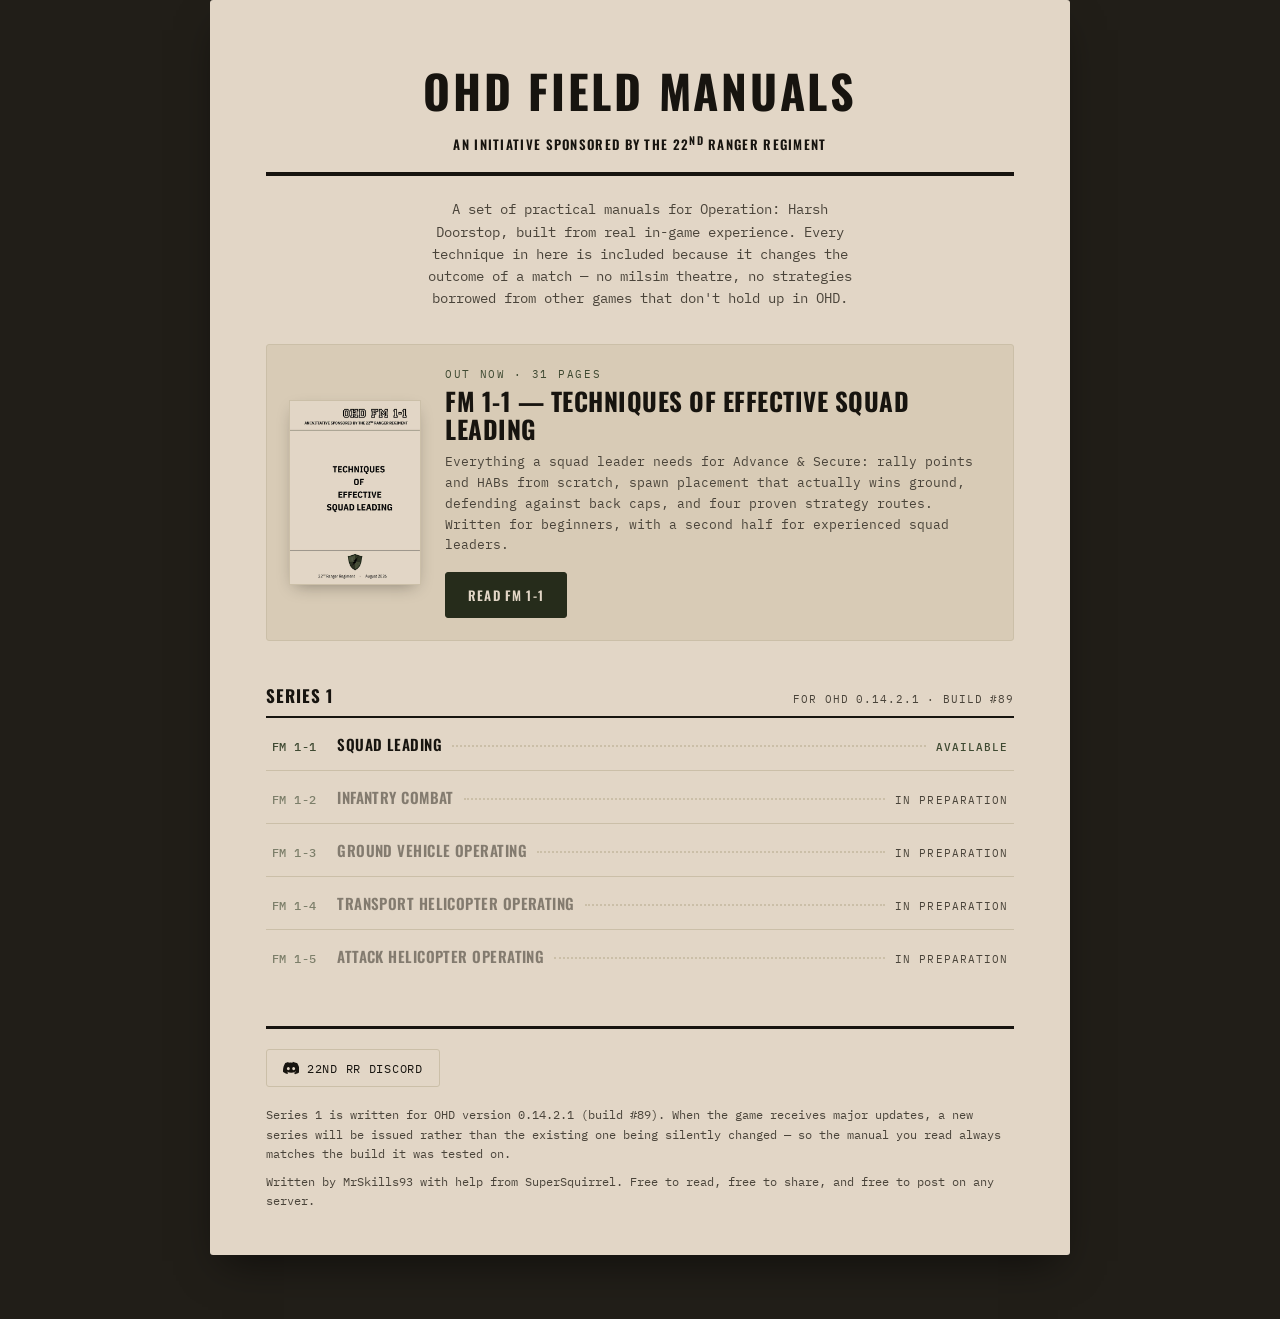
==== index.html @ 1ea5be6b "Add files via upload" ====
<!DOCTYPE html>
<html lang="en">
<head>
<meta charset="UTF-8" />
<meta name="viewport" content="width=device-width, initial-scale=1, viewport-fit=cover" />
<title>OHD Field Manuals — Operation: Harsh Doorstop</title>
<meta name="description" content="Practical, doctrine-style field manuals for Operation: Harsh Doorstop. Written by the 22nd Ranger Regiment from real in-game experience — no roleplay, only what actually works." />

<meta property="og:type" content="website" />
<meta property="og:title" content="OHD Field Manuals — Operation: Harsh Doorstop" />
<meta property="og:description" content="Practical, doctrine-style field manuals for Operation: Harsh Doorstop, written by the 22nd Ranger Regiment." />
<meta property="og:image" content="assets/img/og-landing.png" />
<meta property="og:image:width" content="1200" />
<meta property="og:image:height" content="630" />
<meta name="twitter:card" content="summary_large_image" />
<meta name="twitter:title" content="OHD Field Manuals — Operation: Harsh Doorstop" />
<meta name="twitter:description" content="Practical, doctrine-style field manuals for Operation: Harsh Doorstop, written by the 22nd Ranger Regiment." />
<meta name="twitter:image" content="assets/img/og-landing.png" />

<meta name="theme-color" content="#262c1b" />
<link rel="icon" type="image/png" sizes="32x32" href="assets/img/favicon-32.png" />
<link rel="apple-touch-icon" href="assets/img/apple-touch-icon.png" />
<link rel="manifest" href="manifest.json" />

<link rel="preconnect" href="https://fonts.googleapis.com" />
<link rel="preconnect" href="https://fonts.gstatic.com" crossorigin />
<link href="https://fonts.googleapis.com/css2?family=IBM+Plex+Mono:wght@400;500&amp;family=Oswald:wght@500;600;700&amp;display=swap" rel="stylesheet" />

<link rel="stylesheet" href="assets/css/base.css" />
<link rel="stylesheet" href="assets/css/landing.css" />
</head>
<body class="landing">

<main class="sheet">

  <header class="masthead">
    <h1 class="masthead-title">OHD Field Manuals</h1>
    <p class="masthead-sub">An initiative sponsored by the 22<sup>nd</sup> Ranger Regiment</p>
    <hr class="rule-double" />
    <p class="masthead-blurb">
      A set of practical manuals for Operation: Harsh Doorstop, built from real
      in-game experience. Every technique in here is included because it changes
      the outcome of a match — no milsim theatre, no strategies borrowed from
      other games that don't hold up in OHD.
    </p>
  </header>

  <!-- Featured: the currently published manual -->
  <section class="featured" aria-labelledby="featured-title">
    <img class="featured-cover" src="1/1/cover.png" alt="Cover of OHD FM 1-1, Techniques of Effective Squad Leading" width="132" />
    <div>
      <p class="featured-eyebrow">Out now · 31 pages</p>
      <h2 class="featured-title" id="featured-title">FM 1-1 — Techniques of Effective Squad Leading</h2>
      <p class="featured-desc">
        Everything a squad leader needs for Advance &amp; Secure: rally points and
        HABs from scratch, spawn placement that actually wins ground, defending
        against back caps, and four proven strategy routes. Written for beginners,
        with a second half for experienced squad leaders.
      </p>
      <a class="btn" href="1/1/">Read FM 1-1</a>
    </div>
  </section>

  <!-- Series roster -->
  <section class="series" aria-labelledby="series-1-name">
    <div class="series-head">
      <h2 class="series-name" id="series-1-name">Series 1</h2>
      <span class="series-build">For OHD 0.14.2.1 · Build #89</span>
    </div>

    <ol class="roster">
      <li class="roster-item">
        <a class="roster-row" href="1/1/">
          <span class="roster-code">FM 1-1</span>
          <span class="roster-title">Squad Leading</span>
          <span class="roster-leader" aria-hidden="true"></span>
          <span class="roster-status">Available</span>
        </a>
      </li>
      <li class="roster-item">
        <div class="roster-row pending">
          <span class="roster-code">FM 1-2</span>
          <span class="roster-title">Infantry Combat</span>
          <span class="roster-leader" aria-hidden="true"></span>
          <span class="roster-status">In preparation</span>
        </div>
      </li>
      <li class="roster-item">
        <div class="roster-row pending">
          <span class="roster-code">FM 1-3</span>
          <span class="roster-title">Ground Vehicle Operating</span>
          <span class="roster-leader" aria-hidden="true"></span>
          <span class="roster-status">In preparation</span>
        </div>
      </li>
      <li class="roster-item">
        <div class="roster-row pending">
          <span class="roster-code">FM 1-4</span>
          <span class="roster-title">Transport Helicopter Operating</span>
          <span class="roster-leader" aria-hidden="true"></span>
          <span class="roster-status">In preparation</span>
        </div>
      </li>
      <li class="roster-item">
        <div class="roster-row pending">
          <span class="roster-code">FM 1-5</span>
          <span class="roster-title">Attack Helicopter Operating</span>
          <span class="roster-leader" aria-hidden="true"></span>
          <span class="roster-status">In preparation</span>
        </div>
      </li>
    </ol>
  </section>

  <footer class="sheet-foot">
    <div class="foot-links">
      <a class="foot-link" href="https://discord.gg/rzJZKF5hHu" target="_blank" rel="noopener">
        <svg width="16" height="16" viewBox="0 0 24 24" fill="currentColor" aria-hidden="true"><path d="M20.317 4.369a19.79 19.79 0 0 0-4.885-1.515.074.074 0 0 0-.79.037c-.21.375-.444.865-.608 1.25a18.27 18.27 0 0 0-5.487 0 12.64 12.64 0 0 0-.617-1.25.077.077 0 0 0-.079-.037A19.736 19.736 0 0 0 3.677 4.37a.07.07 0 0 0-.32.027C.533 9.046-.32 13.58.099 18.058a.082.082 0 0 0 .31.057 19.9 19.9 0 0 0 5.993 3.03.078.078 0 0 0 .084-.028c.462-.63.874-1.295 1.226-1.994a.076.076 0 0 0-.041-.106 13.1 13.1 0 0 1-1.872-.892.077.077 0 0 1-.008-.128c.126-.094.252-.192.372-.291a.074.074 0 0 1 .078-.01c3.927 1.793 8.18 1.793 12.061 0a.074.074 0 0 1 .79.009c.12.099.246.198.373.292a.077.077 0 0 1-.6.127 12.3 12.3 0 0 1-1.873.891.077.077 0 0 0-.41.107c.36.698.772 1.362 1.225 1.993a.076.076 0 0 0 .84.028 19.84 19.84 0 0 0 6.002-3.03.077.077 0 0 0 .032-.054c.5-5.177-.838-9.674-3.549-13.66a.061.061 0 0 0-.031-.03zM8.02 15.331c-1.182 0-2.157-1.085-2.157-2.419 0-1.333.956-2.418 2.157-2.418 1.21 0 2.176 1.095 2.157 2.418 0 1.334-.956 2.419-2.157 2.419zm7.975 0c-1.183 0-2.157-1.085-2.157-2.419 0-1.333.955-2.418 2.157-2.418 1.21 0 2.176 1.095 2.157 2.418 0 1.334-.946 2.419-2.157 2.419z"/></svg>
        22nd RR Discord
      </a>
    </div>
    <p class="foot-note">
      Series 1 is written for OHD version 0.14.2.1 (build #89). When the game
      receives major updates, a new series will be issued rather than the
      existing one being silently changed — so the manual you read always
      matches the build it was tested on.
    </p>
    <p class="foot-note">
      Written by MrSkills93 with help from SuperSquirrel. Free to read, free to
      share, and free to post on any server.
    </p>
  </footer>

</main>

</body>
</html>
---- assets/css/base.css ----
/* ==========================================================================
   OHD Field Manuals — shared tokens
   Palette sampled directly from the FM 1-1 cover so the site and the
   documents read as one object. Everything visual starts here.
   ========================================================================== */

:root {
  /* Paper */
  --khaki: #e2d6c6;
  --khaki-deep: #d8cbb6;
  --khaki-line: #cbbfa8;
  --ink: #17140f;
  --ink-soft: #4a443a;

  /* Olive (from the 22nd RR shield) */
  --olive: #3f4a32;
  --olive-dark: #262c1b;
  --olive-light: #6a7a4d;

  /* Dark tray */
  --tray: #211e18;
  --tray-2: #2a261e;
  --tray-line: #3a3527;
  --paper-text: #efe8db;
  --paper-text-dim: #a89f8a;

  --paper-shadow: 0 18px 40px -12px rgba(0, 0, 0, 0.55);
  --radius: 3px;

  --font-display: "Oswald", "Arial Narrow", Impact, sans-serif;
  --font-mono: "IBM Plex Mono", ui-monospace, "SFMono-Regular", Menlo, monospace;
}

* { box-sizing: border-box; }

html {
  -webkit-text-size-adjust: 100%;
}

body {
  margin: 0;
  font-family: var(--font-mono);
  -webkit-font-smoothing: antialiased;
}

button {
  font-family: inherit;
  cursor: pointer;
}

img {
  max-width: 100%;
  display: block;
}

:focus-visible {
  outline: 2px solid var(--olive-light);
  outline-offset: 2px;
}

.sr-only {
  position: absolute;
  width: 1px;
  height: 1px;
  overflow: hidden;
  clip: rect(0 0 0 0);
  white-space: nowrap;
}
---- assets/css/landing.css ----
/* ==========================================================================
   OHD Field Manuals — landing page
   The roster is set as a real field-manual contents page: numbered entries,
   dot leaders, status column. That's the one loud element; everything else
   stays quiet.
   ========================================================================== */

body.landing {
  background: var(--tray);
  color: var(--ink);
  padding: 0 16px 64px;
}

.sheet {
  max-width: 860px;
  margin: 0 auto;
  background: var(--khaki);
  box-shadow: var(--paper-shadow);
  border-radius: var(--radius);
  padding: 40px 28px 32px;
}

@media (min-width: 700px) {
  .sheet { padding: 56px 56px 44px; }
}

/* ---------------------------------------------------------------- */
/* Masthead                                                          */
/* ---------------------------------------------------------------- */

.masthead {
  text-align: center;
}

.masthead-title {
  font-family: var(--font-display);
  font-weight: 700;
  font-size: clamp(28px, 7vw, 46px);
  letter-spacing: 0.06em;
  margin: 0;
  color: var(--ink);
  text-transform: uppercase;
}

.masthead-sub {
  font-family: var(--font-display);
  font-weight: 600;
  font-size: clamp(10px, 2.4vw, 13px);
  letter-spacing: 0.1em;
  text-transform: uppercase;
  margin: 8px 0 0;
  color: var(--ink);
}

.rule-double {
  border: none;
  border-top: 3px solid var(--ink);
  border-bottom: 1px solid var(--ink);
  height: 3px;
  margin: 18px 0 0;
}

.masthead-blurb {
  font-size: 13.5px;
  line-height: 1.65;
  color: var(--ink-soft);
  margin: 22px auto 0;
  max-width: 56ch;
  text-align: center;
}

/* ---------------------------------------------------------------- */
/* Featured manual                                                   */
/* ---------------------------------------------------------------- */

.featured {
  display: flex;
  gap: 24px;
  align-items: center;
  margin-top: 34px;
  padding: 22px;
  background: var(--khaki-deep);
  border: 1px solid var(--khaki-line);
  border-radius: var(--radius);
  flex-direction: column;
  text-align: center;
}

@media (min-width: 620px) {
  .featured {
    flex-direction: row;
    text-align: left;
  }
}

.featured-cover {
  flex: 0 0 auto;
  width: 132px;
  border: 1px solid var(--khaki-line);
  box-shadow: 0 6px 16px -6px rgba(23, 20, 15, 0.4);
}

.featured-eyebrow {
  font-family: var(--font-mono);
  font-size: 10.5px;
  letter-spacing: 0.16em;
  text-transform: uppercase;
  color: var(--olive);
  margin: 0 0 6px;
}

.featured-title {
  font-family: var(--font-display);
  font-weight: 700;
  font-size: clamp(19px, 4.4vw, 25px);
  letter-spacing: 0.02em;
  text-transform: uppercase;
  margin: 0 0 8px;
  line-height: 1.15;
}

.featured-desc {
  font-size: 13px;
  line-height: 1.6;
  color: var(--ink-soft);
  margin: 0 0 16px;
}

.btn {
  display: inline-flex;
  align-items: center;
  gap: 8px;
  background: var(--olive-dark);
  color: var(--khaki);
  text-decoration: none;
  font-family: var(--font-display);
  font-weight: 600;
  font-size: 13px;
  letter-spacing: 0.09em;
  text-transform: uppercase;
  padding: 12px 22px;
  border-radius: var(--radius);
  border: 1px solid var(--olive-dark);
}

.btn:hover,
.btn:focus-visible {
  background: var(--olive);
  border-color: var(--olive);
}

/* ---------------------------------------------------------------- */
/* Series roster — the contents-page device                          */
/* ---------------------------------------------------------------- */

.series {
  margin-top: 42px;
}

.series-head {
  display: flex;
  justify-content: space-between;
  align-items: baseline;
  gap: 12px;
  flex-wrap: wrap;
  border-bottom: 2px solid var(--ink);
  padding-bottom: 8px;
}

.series-name {
  font-family: var(--font-display);
  font-weight: 700;
  font-size: 17px;
  letter-spacing: 0.06em;
  text-transform: uppercase;
  margin: 0;
}

.series-build {
  font-size: 11px;
  letter-spacing: 0.08em;
  color: var(--ink-soft);
  text-transform: uppercase;
}

.roster {
  list-style: none;
  margin: 0;
  padding: 0;
}

.roster-item + .roster-item {
  border-top: 1px solid var(--khaki-line);
}

.roster-row {
  display: flex;
  align-items: baseline;
  gap: 10px;
  padding: 15px 6px;
  text-decoration: none;
  color: var(--ink);
}

.roster-code {
  font-family: var(--font-mono);
  font-size: 12px;
  font-weight: 500;
  color: var(--olive);
  min-width: 4.6em;
  letter-spacing: 0.04em;
}

.roster-title {
  font-family: var(--font-display);
  font-weight: 600;
  font-size: 15px;
  letter-spacing: 0.03em;
  text-transform: uppercase;
}

.roster-leader {
  flex: 1;
  min-width: 10px;
  border-bottom: 2px dotted var(--khaki-line);
  transform: translateY(-4px);
}

.roster-status {
  font-family: var(--font-mono);
  font-size: 10.5px;
  letter-spacing: 0.1em;
  text-transform: uppercase;
  white-space: nowrap;
  color: var(--ink-soft);
}

/* Available entries are links and read as active doctrine */
a.roster-row .roster-status {
  color: var(--olive);
  font-weight: 500;
}

a.roster-row:hover,
a.roster-row:focus-visible {
  background: rgba(63, 74, 50, 0.09);
}

a.roster-row:hover .roster-leader,
a.roster-row:focus-visible .roster-leader {
  border-bottom-color: var(--olive);
}

/* Pending entries stay legible but visibly inert */
.roster-row.pending {
  color: var(--ink-soft);
  cursor: default;
}

.roster-row.pending .roster-code,
.roster-row.pending .roster-title {
  opacity: 0.62;
}

/* On narrow screens the longer titles ("Transport Helicopter Operating")
   would squeeze the dot leader to nothing, so drop the leader and let the
   row wrap into two tidy lines instead. */
@media (max-width: 560px) {
  .roster-row {
    flex-wrap: wrap;
    gap: 4px 10px;
    padding: 13px 6px;
  }

  .roster-leader { display: none; }

  .roster-code {
    min-width: 0;
    order: 1;
  }

  .roster-status {
    order: 2;
    margin-left: auto;
  }

  .roster-title {
    order: 3;
    flex-basis: 100%;
    font-size: 14.5px;
  }
}

/* ---------------------------------------------------------------- */
/* Footer                                                            */
/* ---------------------------------------------------------------- */

.sheet-foot {
  margin-top: 44px;
  padding-top: 20px;
  border-top: 3px solid var(--ink);
}

.foot-links {
  display: flex;
  flex-wrap: wrap;
  gap: 10px;
  margin-bottom: 18px;
}

.foot-link {
  display: inline-flex;
  align-items: center;
  gap: 8px;
  font-size: 12px;
  letter-spacing: 0.06em;
  text-transform: uppercase;
  text-decoration: none;
  color: var(--ink);
  border: 1px solid var(--khaki-line);
  border-radius: var(--radius);
  padding: 10px 16px;
}

.foot-link:hover,
.foot-link:focus-visible {
  border-color: var(--olive);
  background: rgba(63, 74, 50, 0.09);
}

.foot-note {
  font-size: 11.5px;
  line-height: 1.7;
  color: var(--ink-soft);
  margin: 0;
}

.foot-note + .foot-note {
  margin-top: 8px;
}
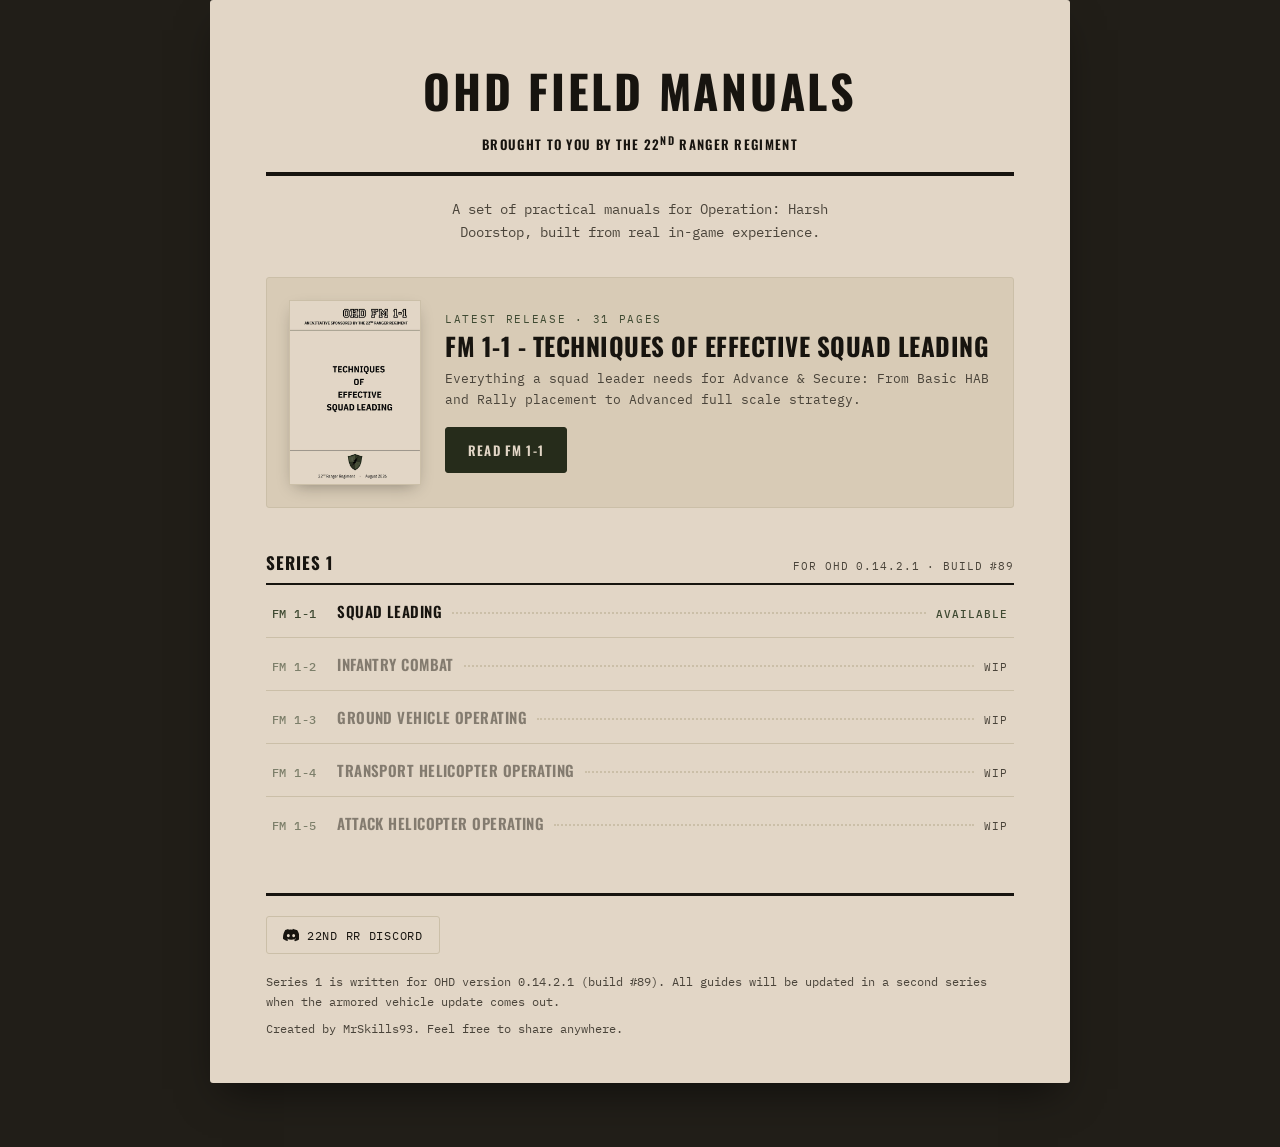
==== commit 1a7ff0df: "Update title and content in index.html" ====
--- a/index.html
+++ b/index.html
@@ -3,7 +3,7 @@
 <head>
 <meta charset="UTF-8" />
 <meta name="viewport" content="width=device-width, initial-scale=1, viewport-fit=cover" />
-<title>OHD Field Manuals — Operation: Harsh Doorstop</title>
+<title>OHD Field Manuals - Operation: Harsh Doorstop</title>
 <meta name="description" content="Practical, doctrine-style field manuals for Operation: Harsh Doorstop. Written by the 22nd Ranger Regiment from real in-game experience — no roleplay, only what actually works." />
 
 <meta property="og:type" content="website" />
@@ -35,13 +35,12 @@
 
   <header class="masthead">
     <h1 class="masthead-title">OHD Field Manuals</h1>
-    <p class="masthead-sub">An initiative sponsored by the 22<sup>nd</sup> Ranger Regiment</p>
+    <p class="masthead-sub">Brought to you by the 22<sup>nd</sup> Ranger Regiment</p>
     <hr class="rule-double" />
     <p class="masthead-blurb">
       A set of practical manuals for Operation: Harsh Doorstop, built from real
-      in-game experience. Every technique in here is included because it changes
-      the outcome of a match — no milsim theatre, no strategies borrowed from
-      other games that don't hold up in OHD.
+      in-game experience.
+      
     </p>
   </header>
 
@@ -49,13 +48,11 @@
   <section class="featured" aria-labelledby="featured-title">
     <img class="featured-cover" src="1/1/cover.png" alt="Cover of OHD FM 1-1, Techniques of Effective Squad Leading" width="132" />
     <div>
-      <p class="featured-eyebrow">Out now · 31 pages</p>
-      <h2 class="featured-title" id="featured-title">FM 1-1 — Techniques of Effective Squad Leading</h2>
+      <p class="featured-eyebrow">Latest release · 31 pages</p>
+      <h2 class="featured-title" id="featured-title">FM 1-1 - Techniques of Effective Squad Leading</h2>
       <p class="featured-desc">
-        Everything a squad leader needs for Advance &amp; Secure: rally points and
-        HABs from scratch, spawn placement that actually wins ground, defending
-        against back caps, and four proven strategy routes. Written for beginners,
-        with a second half for experienced squad leaders.
+        Everything a squad leader needs for Advance &amp; Secure: 
+        From Basic HAB and Rally placement to Advanced full scale strategy.
       </p>
       <a class="btn" href="1/1/">Read FM 1-1</a>
     </div>
@@ -82,7 +79,7 @@
           <span class="roster-code">FM 1-2</span>
           <span class="roster-title">Infantry Combat</span>
           <span class="roster-leader" aria-hidden="true"></span>
-          <span class="roster-status">In preparation</span>
+          <span class="roster-status">WIP</span>
         </div>
       </li>
       <li class="roster-item">
@@ -90,7 +87,7 @@
           <span class="roster-code">FM 1-3</span>
           <span class="roster-title">Ground Vehicle Operating</span>
           <span class="roster-leader" aria-hidden="true"></span>
-          <span class="roster-status">In preparation</span>
+          <span class="roster-status">WIP</span>
         </div>
       </li>
       <li class="roster-item">
@@ -98,7 +95,7 @@
           <span class="roster-code">FM 1-4</span>
           <span class="roster-title">Transport Helicopter Operating</span>
           <span class="roster-leader" aria-hidden="true"></span>
-          <span class="roster-status">In preparation</span>
+          <span class="roster-status">WIP</span>
         </div>
       </li>
       <li class="roster-item">
@@ -106,7 +103,7 @@
           <span class="roster-code">FM 1-5</span>
           <span class="roster-title">Attack Helicopter Operating</span>
           <span class="roster-leader" aria-hidden="true"></span>
-          <span class="roster-status">In preparation</span>
+          <span class="roster-status">WIP</span>
         </div>
       </li>
     </ol>
@@ -120,14 +117,12 @@
       </a>
     </div>
     <p class="foot-note">
-      Series 1 is written for OHD version 0.14.2.1 (build #89). When the game
-      receives major updates, a new series will be issued rather than the
-      existing one being silently changed — so the manual you read always
-      matches the build it was tested on.
+      Series 1 is written for OHD version 0.14.2.1 (build #89). All guides will be updated in 
+      a second series when the armored vehicle update comes out.
     </p>
     <p class="foot-note">
-      Written by MrSkills93 with help from SuperSquirrel. Free to read, free to
-      share, and free to post on any server.
+      Created by MrSkills93. Feel free to share anywhere.
+     
     </p>
   </footer>
 
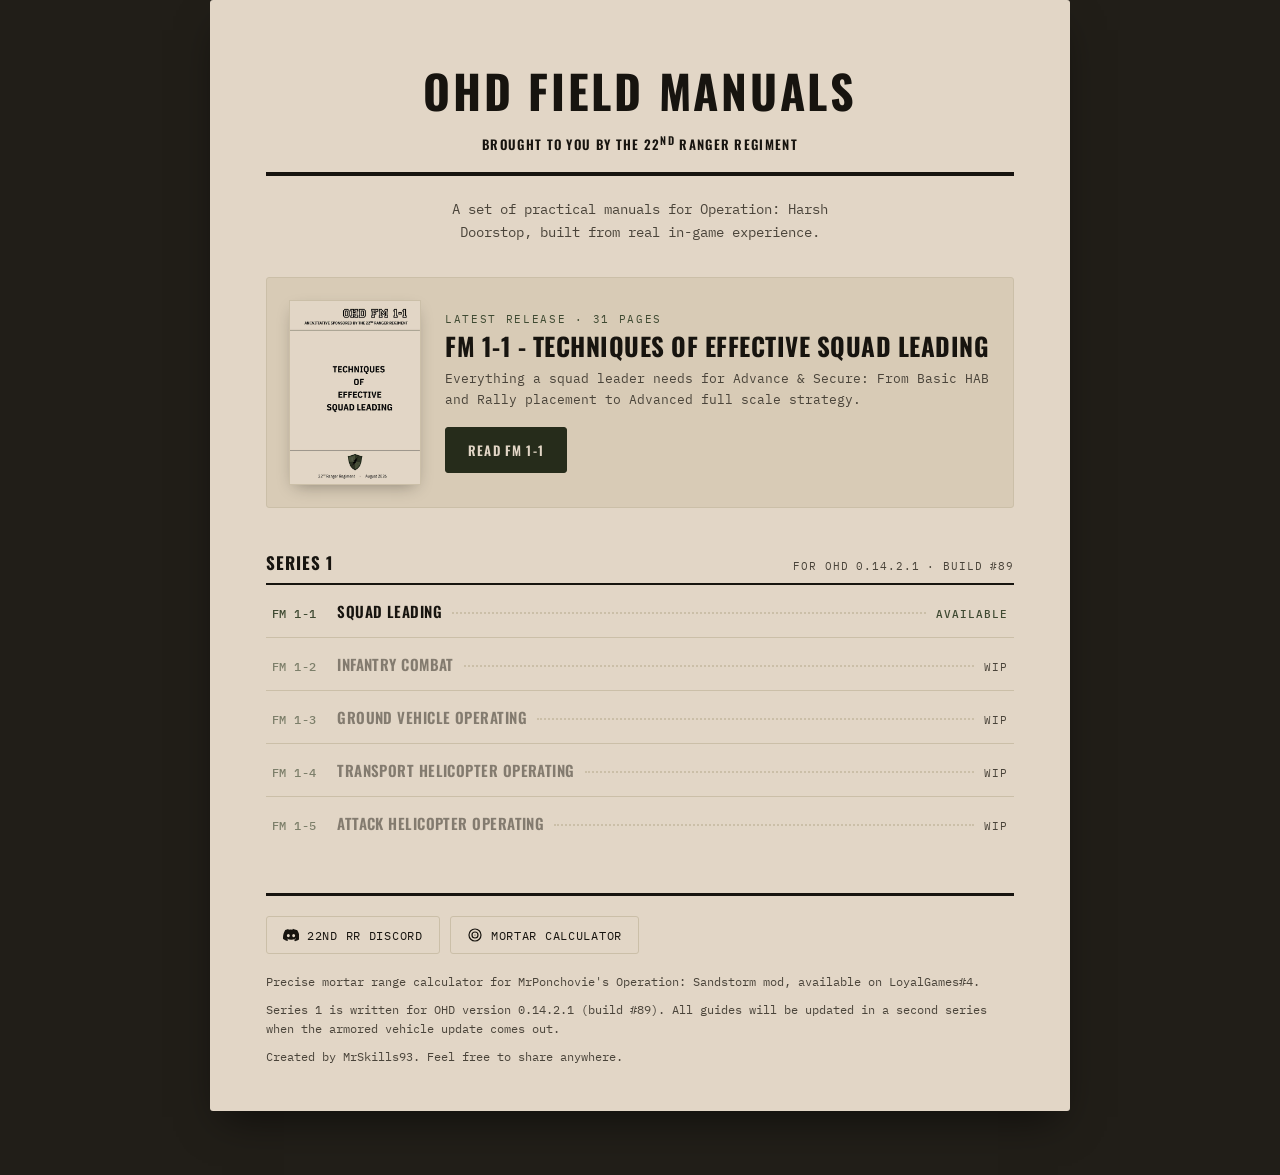
==== commit 9754b654: "Add Mortar Calculator link and update footnotes Added a link to the Mortar Calculator and updated fo" ====
--- a/index.html
+++ b/index.html
@@ -7,14 +7,14 @@
 <meta name="description" content="Practical, doctrine-style field manuals for Operation: Harsh Doorstop. Written by the 22nd Ranger Regiment from real in-game experience — no roleplay, only what actually works." />
 
 <meta property="og:type" content="website" />
-<meta property="og:title" content="OHD Field Manuals — Operation: Harsh Doorstop" />
-<meta property="og:description" content="Practical, doctrine-style field manuals for Operation: Harsh Doorstop, written by the 22nd Ranger Regiment." />
+<meta property="og:title" content="OHD Field Manuals - Operation: Harsh Doorstop" />
+<meta property="og:description" content="A practical, US Army style field manuals for Advance &amp; Secure squad leading in Operation: Harsh Doorstop. Written by members of the 22nd Ranger Regiment." />
 <meta property="og:image" content="assets/img/og-landing.png" />
 <meta property="og:image:width" content="1200" />
 <meta property="og:image:height" content="630" />
 <meta name="twitter:card" content="summary_large_image" />
-<meta name="twitter:title" content="OHD Field Manuals — Operation: Harsh Doorstop" />
-<meta name="twitter:description" content="Practical, doctrine-style field manuals for Operation: Harsh Doorstop, written by the 22nd Ranger Regiment." />
+<meta name="twitter:title" content="OHD Field Manuals - Operation: Harsh Doorstop" />
+<meta name="twitter:description" content="A practical, US Army style field manuals for Advance &amp; Secure squad leading in Operation: Harsh Doorstop. Written by members of the 22nd Ranger Regiment." />
 <meta name="twitter:image" content="assets/img/og-landing.png" />
 
 <meta name="theme-color" content="#262c1b" />
@@ -115,7 +115,14 @@
         <svg width="16" height="16" viewBox="0 0 24 24" fill="currentColor" aria-hidden="true"><path d="M20.317 4.369a19.79 19.79 0 0 0-4.885-1.515.074.074 0 0 0-.79.037c-.21.375-.444.865-.608 1.25a18.27 18.27 0 0 0-5.487 0 12.64 12.64 0 0 0-.617-1.25.077.077 0 0 0-.079-.037A19.736 19.736 0 0 0 3.677 4.37a.07.07 0 0 0-.32.027C.533 9.046-.32 13.58.099 18.058a.082.082 0 0 0 .31.057 19.9 19.9 0 0 0 5.993 3.03.078.078 0 0 0 .084-.028c.462-.63.874-1.295 1.226-1.994a.076.076 0 0 0-.041-.106 13.1 13.1 0 0 1-1.872-.892.077.077 0 0 1-.008-.128c.126-.094.252-.192.372-.291a.074.074 0 0 1 .078-.01c3.927 1.793 8.18 1.793 12.061 0a.074.074 0 0 1 .79.009c.12.099.246.198.373.292a.077.077 0 0 1-.6.127 12.3 12.3 0 0 1-1.873.891.077.077 0 0 0-.41.107c.36.698.772 1.362 1.225 1.993a.076.076 0 0 0 .84.028 19.84 19.84 0 0 0 6.002-3.03.077.077 0 0 0 .032-.054c.5-5.177-.838-9.674-3.549-13.66a.061.061 0 0 0-.031-.03zM8.02 15.331c-1.182 0-2.157-1.085-2.157-2.419 0-1.333.956-2.418 2.157-2.418 1.21 0 2.176 1.095 2.157 2.418 0 1.334-.956 2.419-2.157 2.419zm7.975 0c-1.183 0-2.157-1.085-2.157-2.419 0-1.333.955-2.418 2.157-2.418 1.21 0 2.176 1.095 2.157 2.418 0 1.334-.946 2.419-2.157 2.419z"/></svg>
         22nd RR Discord
       </a>
+      <a class="foot-link" href="https://mrskills93.github.io/OHD-Mortal-Tool/" target="_blank" rel="noopener">
+        <svg width="16" height="16" viewBox="0 0 24 24" fill="none" stroke="currentColor" stroke-width="1.8" aria-hidden="true"><circle cx="12" cy="12" r="9"/><circle cx="12" cy="12" r="4.5"/><circle cx="12" cy="12" r="0.8" fill="currentColor" stroke="none"/></svg>
+        Mortar Calculator
+      </a>
     </div>
+    <p class="foot-note">
+      Precise mortar range calculator for MrPonchovie's Operation: Sandstorm mod, available on LoyalGames#4.
+    </p>
     <p class="foot-note">
       Series 1 is written for OHD version 0.14.2.1 (build #89). All guides will be updated in 
       a second series when the armored vehicle update comes out.
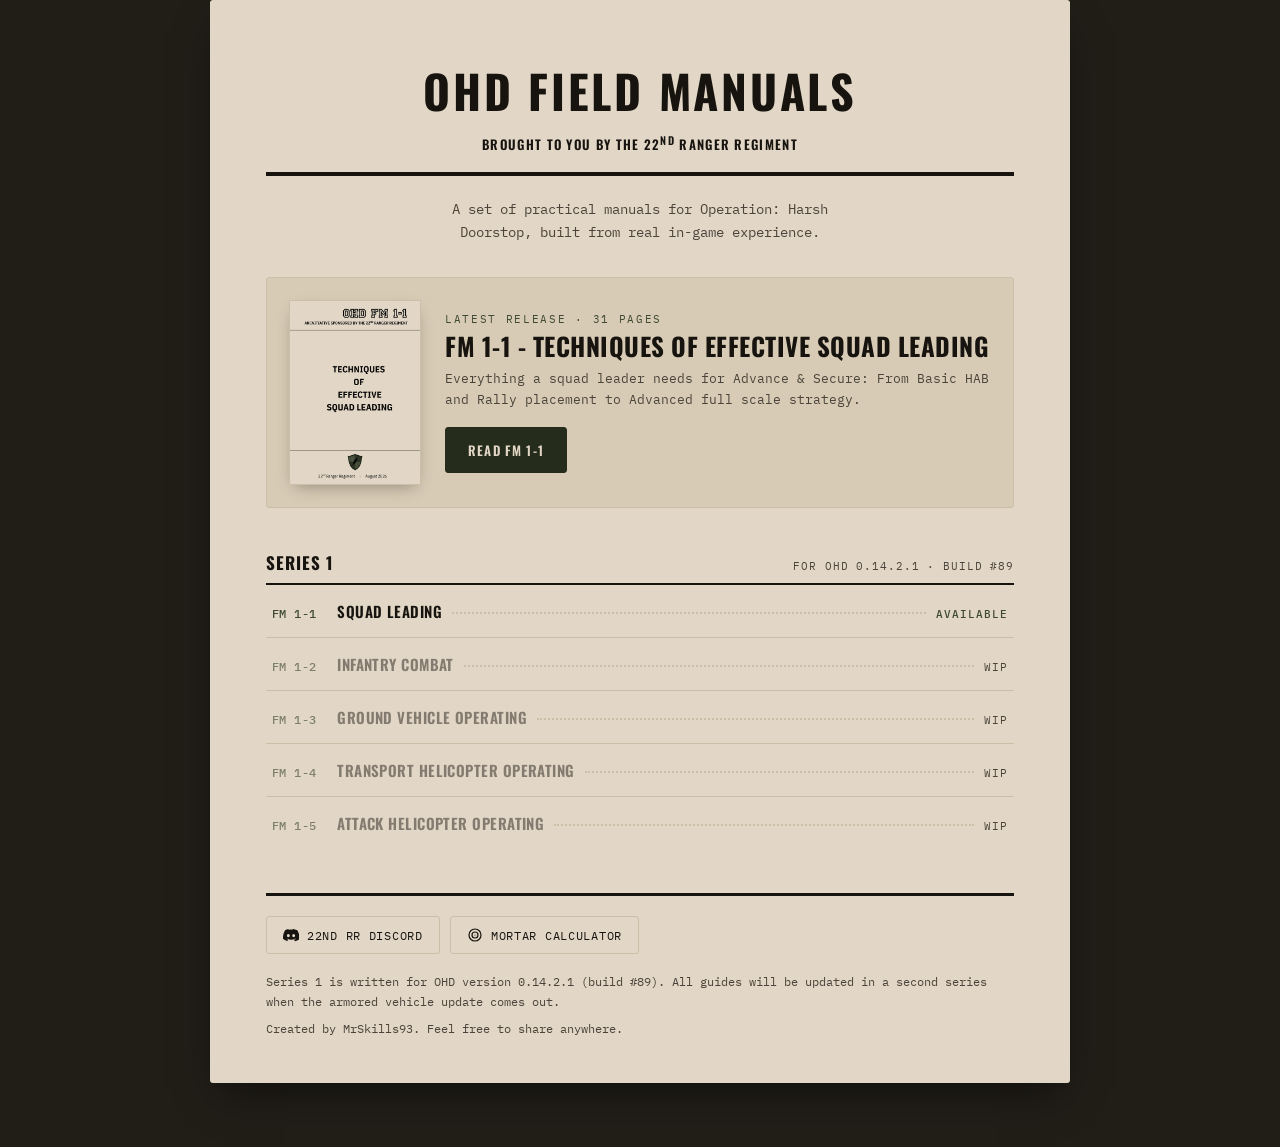
==== commit cabedd70: "Update foot-note in index.html Removed specific reference to MrPonchovie's Operation: Sandstorm mod." ====
--- a/index.html
+++ b/index.html
@@ -121,7 +121,7 @@
       </a>
     </div>
     <p class="foot-note">
-      Precise mortar range calculator for MrPonchovie's Operation: Sandstorm mod, available on LoyalGames#4.
+      
     </p>
     <p class="foot-note">
       Series 1 is written for OHD version 0.14.2.1 (build #89). All guides will be updated in 
